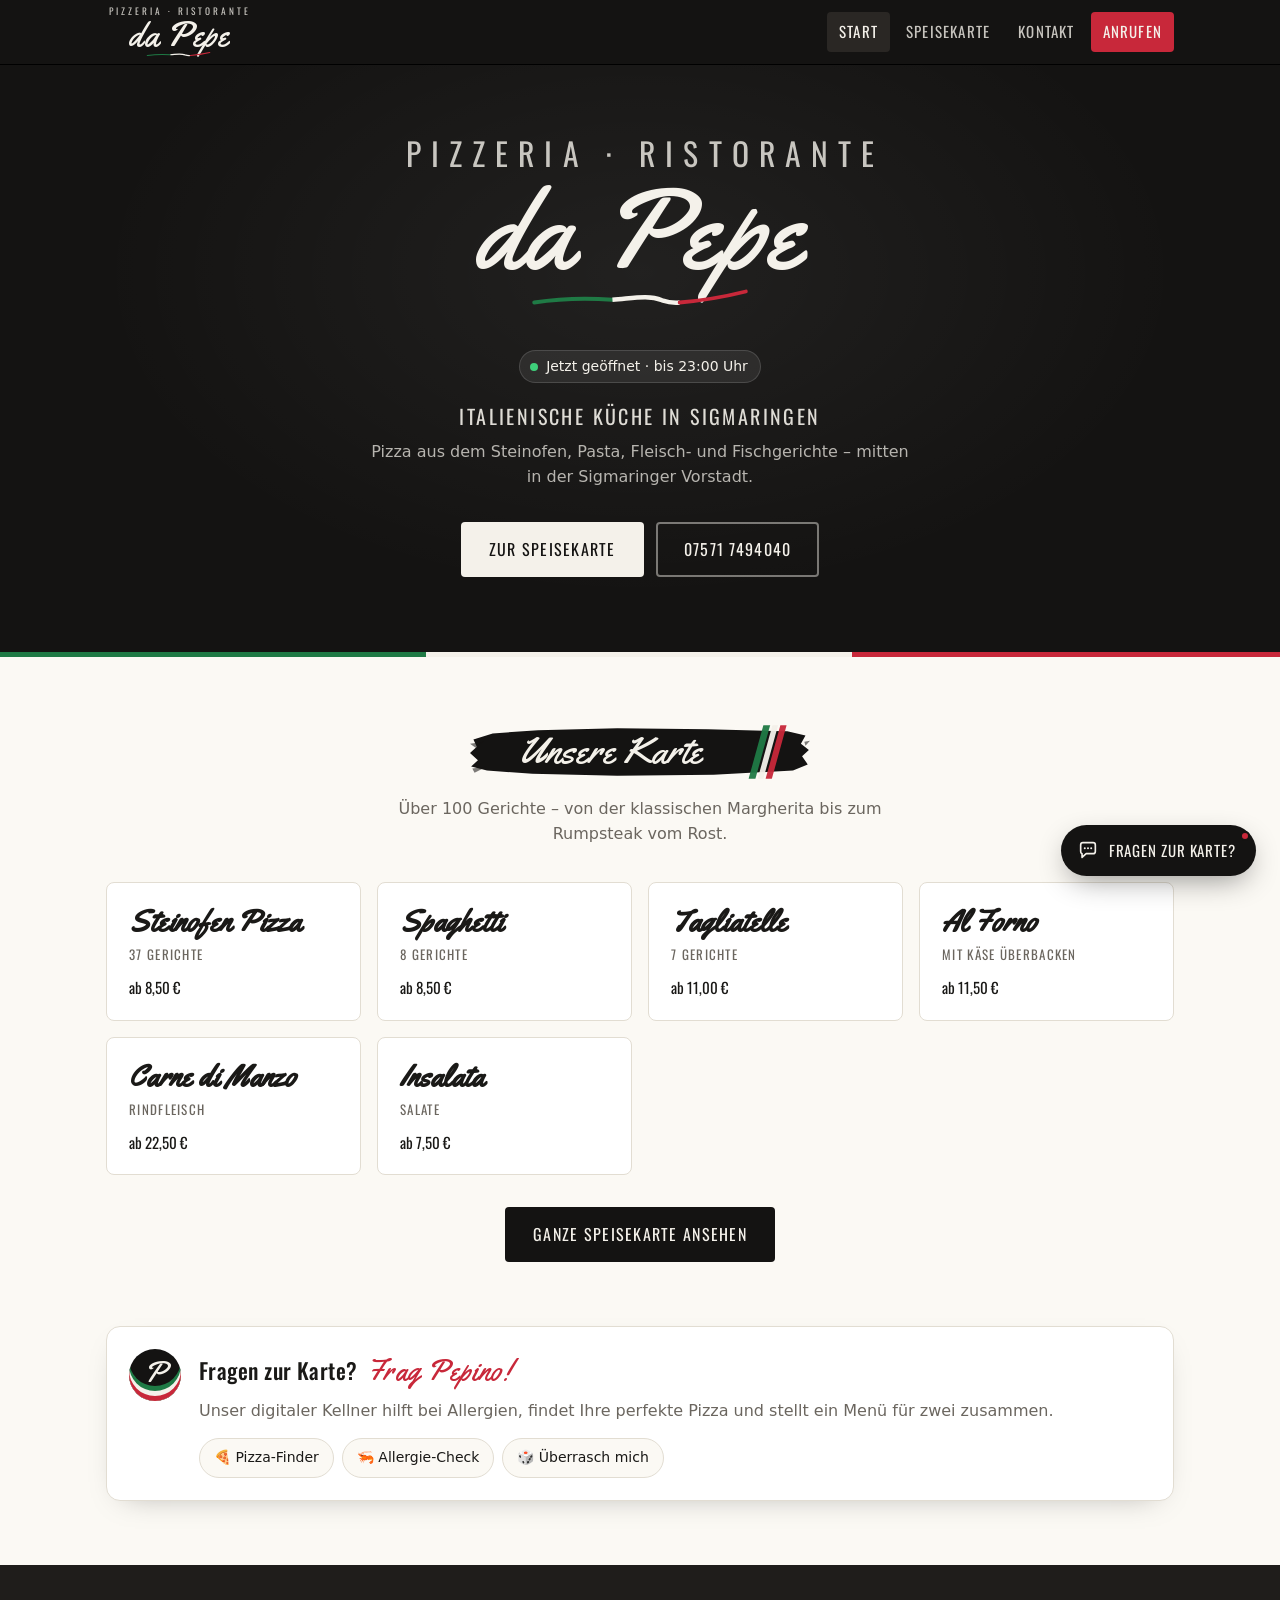
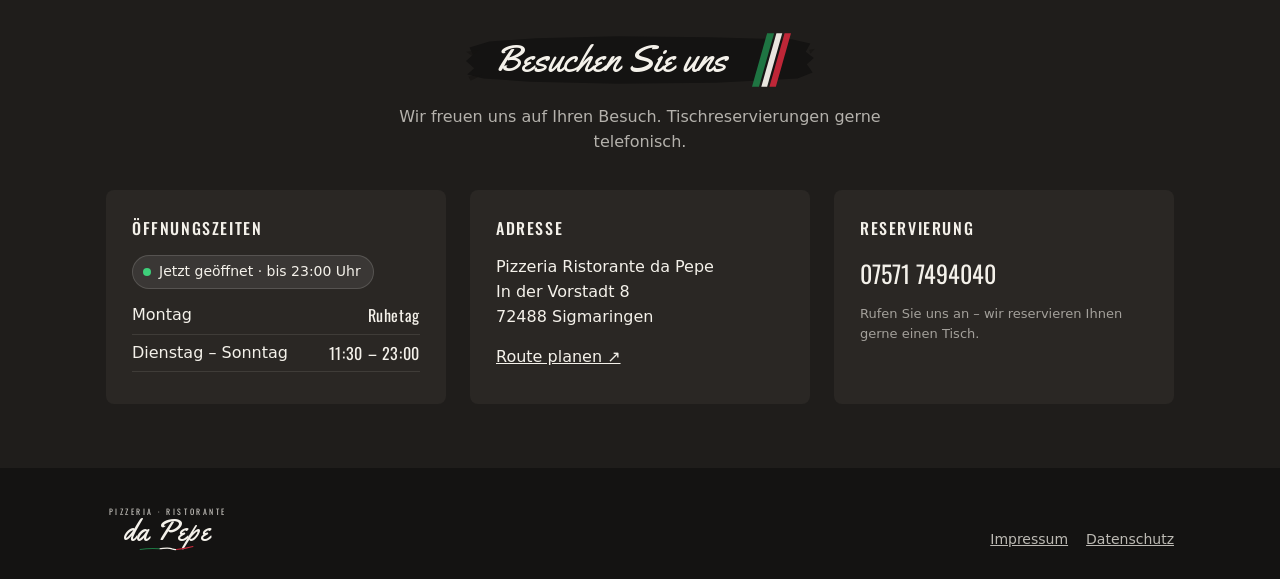
==== index.html @ 364fe495 "Website und Speisekarte da Pepe (Demo) inkl. Chatbot Pepino Co-Authored-By: Claude Opus 5 <noreply@a" ====
<!DOCTYPE html>
<html lang="de">
<head>
  <meta charset="utf-8">
  <meta name="viewport" content="width=device-width, initial-scale=1, viewport-fit=cover">
  <title>da Pepe – Pizzeria Ristorante in Sigmaringen</title>
  <meta name="description" content="Pizzeria Ristorante da Pepe in Sigmaringen: Steinofen-Pizza, Pasta, Fleisch- und Fischgerichte. Speisekarte, Öffnungszeiten und Kontakt.">
  <meta name="theme-color" content="#141312">
  <!-- DEMO: vor dem echten Start entfernen -->
  <meta name="robots" content="noindex, nofollow">
  <link rel="icon" href="data:image/svg+xml,<svg xmlns='http://www.w3.org/2000/svg' viewBox='0 0 100 100'><rect width='100' height='100' rx='20' fill='%23141312'/><text x='50' y='70' font-size='62' text-anchor='middle' fill='%23f4f1ea' font-family='cursive'>P</text><rect x='18' y='80' width='21' height='6' fill='%231f7a45'/><rect x='39' y='80' width='22' height='6' fill='%23f4f1ea'/><rect x='61' y='80' width='21' height='6' fill='%23c8283a'/></svg>">
  <link rel="preload" href="assets/fonts/yellowtail-latin.woff2" as="font" type="font/woff2" crossorigin>
  <link rel="stylesheet" href="assets/styles.css">
  <script type="application/ld+json">
  {
    "@context": "https://schema.org",
    "@type": "Restaurant",
    "name": "Pizzeria Ristorante da Pepe",
    "servesCuisine": "Italienisch",
    "telephone": "+4975717494040",
    "address": {
      "@type": "PostalAddress",
      "streetAddress": "In der Vorstadt 8",
      "postalCode": "72488",
      "addressLocality": "Sigmaringen",
      "addressCountry": "DE"
    },
    "hasMenu": "speisekarte.html"
  }
  </script>
</head>
<body>

<header class="site-header">
  <div class="wrap">
    <a class="logo" href="index.html" aria-label="da Pepe – Startseite">
      <span class="logo__over">Pizzeria · Ristorante</span>
      <span class="logo__name">da Pepe</span>
      <span class="logo__swoosh" aria-hidden="true"></span>
    </a>
    <nav class="nav" aria-label="Hauptnavigation">
      <a href="index.html" aria-current="page">Start</a>
      <a href="speisekarte.html">Speisekarte</a>
      <a href="#kontakt">Kontakt</a>
      <a class="nav__tel" href="tel:+4975717494040">Anrufen</a>
    </nav>
  </div>
</header>

<main>
  <section class="hero">
    <div class="wrap">
      <span class="logo" role="img" aria-label="Pizzeria Ristorante da Pepe">
        <span class="logo__over">Pizzeria · Ristorante</span>
        <span class="logo__name">da Pepe</span>
        <span class="logo__swoosh" aria-hidden="true"></span>
      </span>
      <p><span data-status class="status"></span></p>
      <p class="hero__claim">Italienische Küche in Sigmaringen</p>
      <p class="hero__sub">Pizza aus dem Steinofen, Pasta, Fleisch- und Fischgerichte – mitten in der Sigmaringer Vorstadt.</p>
      <div class="btn-row">
        <a class="btn btn--primary" href="speisekarte.html">Zur Speisekarte</a>
        <a class="btn btn--ghost" href="tel:+4975717494040">07571 7494040</a>
      </div>
    </div>
  </section>

  <section class="section">
    <div class="wrap">
      <div class="section__head">
        <h2 class="brush">Unsere Karte</h2>
        <p>Über 100 Gerichte – von der klassischen Margherita bis zum Rumpsteak vom Rost.</p>
      </div>
      <div class="cards" id="kategorie-karten"><!-- per JS aus speisekarte.js --></div>
      <div class="btn-row" style="margin-top:32px">
        <a class="btn btn--dark" href="speisekarte.html">Ganze Speisekarte ansehen</a>
      </div>
    </div>
  </section>

  <section class="section pepino-teaser">
    <div class="wrap">
      <div class="pepino-card">
        <div class="pepino-card__avatar" aria-hidden="true">P</div>
        <div>
          <h2>Fragen zur Karte? <span>Frag Pepino!</span></h2>
          <p>Unser digitaler Kellner hilft bei Allergien, findet Ihre perfekte Pizza und stellt ein Menü für zwei zusammen.</p>
          <div class="pepino-card__chips">
            <button type="button" data-chat-aktion="finder">🍕 Pizza-Finder</button>
            <button type="button" data-chat-aktion="krebs">🦐 Allergie-Check</button>
            <button type="button" data-chat-aktion="surprise">🎲 Überrasch mich</button>
          </div>
        </div>
      </div>
    </div>
  </section>

  <section class="section section--dark" id="kontakt">
    <div class="wrap">
      <div class="section__head">
        <h2 class="brush">Besuchen Sie uns</h2>
        <p>Wir freuen uns auf Ihren Besuch. Tischreservierungen gerne telefonisch.</p>
      </div>
      <div class="info-grid">
        <div class="info-box">
          <h3>Öffnungszeiten</h3>
          <p><span data-status class="status"></span></p>
          <table class="hours" data-oeffnungszeiten></table>
          <!-- TODO: Öffnungszeiten vom Restaurant bestätigen lassen -->
        </div>
        <div class="info-box">
          <h3>Adresse</h3>
          <p>Pizzeria Ristorante da Pepe<br>In der Vorstadt 8<br>72488 Sigmaringen</p>
          <p style="margin-top:16px"><a href="https://www.google.com/maps/search/?api=1&query=Pizzeria+Ristorante+da+Pepe+In+der+Vorstadt+8+Sigmaringen" target="_blank" rel="noopener">Route planen ↗</a></p>
        </div>
        <div class="info-box">
          <h3>Reservierung</h3>
          <p><a href="tel:+4975717494040" style="font-family:var(--kopf);font-size:24px;text-decoration:none">07571 7494040</a></p>
          <p class="note">Rufen Sie uns an – wir reservieren Ihnen gerne einen Tisch.</p>
          <!-- TODO: klären, ob Abholung/Lieferung angeboten wird -->

        </div>
      </div>
    </div>
  </section>
</main>

<footer class="site-footer">
  <div class="wrap">
    <span class="logo">
      <span class="logo__over">Pizzeria · Ristorante</span>
      <span class="logo__name">da Pepe</span>
      <span class="logo__swoosh" aria-hidden="true"></span>
    </span>
    <nav aria-label="Rechtliches">
      <a href="impressum.html">Impressum</a>
      <a href="datenschutz.html">Datenschutz</a>
    </nav>
  </div>
</footer>

<script src="assets/speisekarte.js"></script>
<script src="assets/app.js" defer></script>
<script>
  (function () {
    var data = window.SPEISEKARTE;
    var euro = function (n) { return n.toFixed(2).replace(".", ",") + " €"; };

    // Kategorie-Karten mit "ab"-Preis
    var hervorheben = ["pizza", "spaghetti", "tagliatelle", "alforno", "rind", "salate"];
    document.getElementById("kategorie-karten").innerHTML = hervorheben.map(function (id) {
      var k = data.kategorien.find(function (c) { return c.id === id; });
      var preise = k.gerichte.map(function (g) { return g.preis; }).filter(function (p) { return p != null; });
      return '<a class="card" href="speisekarte.html#' + k.id + '">' +
        '<h3 class="card__title">' + k.titel + '</h3>' +
        '<div class="card__meta">' + (k.untertitel && k.untertitel.length < 30 ? k.untertitel : k.gerichte.length + " Gerichte") + '</div>' +
        '<div class="card__price">ab ' + euro(Math.min.apply(null, preise)) + '</div></a>';
    }).join("");
  })();
</script>
</body>
</html>
---- assets/styles.css ----
/* ============ Schriften (lokal gehostet – DSGVO-konform, kein Google-Abruf) ============ */
@font-face {
  font-family: "Yellowtail";
  src: url("fonts/yellowtail-latin.woff2") format("woff2");
  font-display: swap;
}
@font-face {
  font-family: "Oswald";
  src: url("fonts/oswald-latin.woff2") format("woff2");
  font-weight: 200 700;
  font-display: swap;
}

/* ============ Farben (aus Logo & Tafel abgeleitet) ============ */
:root {
  --schwarz: #141312;
  --kohle: #1f1d1b;
  --kohle-2: #2a2724;
  --creme: #f4f1ea;
  --papier: #fbf9f4;
  --tinte: #1a1917;
  --grau: #6b665f;
  --linie: #e2ddd2;
  --gruen: #1f7a45;
  --rot: #c8283a;
  --script: "Yellowtail", "Brush Script MT", cursive;
  --kopf: "Oswald", "Arial Narrow", sans-serif;
  --text: system-ui, -apple-system, "Segoe UI", Roboto, "Helvetica Neue", Arial, sans-serif;
  --max: 1100px;
}

*, *::before, *::after { box-sizing: border-box; }
[hidden] { display: none !important; }
html { scroll-behavior: smooth; -webkit-text-size-adjust: 100%; }
body {
  margin: 0;
  font-family: var(--text);
  color: var(--tinte);
  background: var(--papier);
  line-height: 1.55;
}
img, svg { max-width: 100%; display: block; }
a { color: inherit; }
.wrap { max-width: var(--max); margin: 0 auto; padding: 0 16px; }

/* ============ Logo ============ */
.logo { display: inline-flex; flex-direction: column; align-items: center; text-decoration: none; color: var(--creme); line-height: 1; }
.logo__over { font-family: var(--kopf); font-size: .72em; letter-spacing: .32em; text-transform: uppercase; opacity: .8; margin-bottom: .15em; padding-left: .32em; }
.logo__name { font-family: var(--script); font-size: 2.6em; font-weight: 400; letter-spacing: .01em; }
.logo__swoosh { width: 100%; height: .5em; margin-top: -.05em; background: url("swoosh.svg") center / 100% 100% no-repeat; }

/* ============ Header ============ */
.site-header {
  position: sticky; top: 0; z-index: 50;
  background: var(--schwarz);
  color: var(--creme);
  border-bottom: 1px solid #000;
}
.site-header .wrap { display: flex; align-items: center; justify-content: space-between; gap: 16px; height: 64px; }
.site-header .logo { font-size: 13px; }
.nav { display: flex; gap: 4px; }
.nav a {
  font-family: var(--kopf); font-size: 15px; letter-spacing: .08em; text-transform: uppercase;
  text-decoration: none; padding: 8px 12px; border-radius: 4px; color: var(--creme); opacity: .8;
}
.nav a:hover, .nav a[aria-current="page"] { opacity: 1; background: var(--kohle-2); }
.nav .nav__tel { background: var(--rot); opacity: 1; }
.nav .nav__tel:hover { background: #a91f2f; }
@media (max-width: 560px) {
  .nav a:not(.nav__tel):not([aria-current]) { display: none; }
  .nav a { padding: 8px 10px; font-size: 14px; }
}

/* ============ Hero (Startseite) ============ */
.hero {
  background:
    radial-gradient(ellipse at 50% 35%, rgba(255,255,255,.06), transparent 60%),
    var(--schwarz);
  color: var(--creme);
  text-align: center;
  padding: 72px 0 80px;
  position: relative;
  overflow: hidden;
}
.hero::after { /* feiner Trikolore-Streifen unten */
  content: ""; position: absolute; left: 0; right: 0; bottom: 0; height: 5px;
  background: linear-gradient(90deg, var(--gruen) 0 33.3%, var(--creme) 33.3% 66.6%, var(--rot) 66.6%);
}
.hero .logo { font-size: clamp(26px, 7vw, 44px); }
.hero__claim { font-family: var(--kopf); font-weight: 400; font-size: clamp(16px, 2.6vw, 20px); letter-spacing: .12em; text-transform: uppercase; margin: 28px 0 8px; opacity: .9; }
.hero__sub { max-width: 540px; margin: 0 auto 32px; opacity: .72; }
.btn-row { display: flex; gap: 12px; justify-content: center; flex-wrap: wrap; }
.btn {
  display: inline-flex; align-items: center; gap: 8px;
  font-family: var(--kopf); font-size: 16px; letter-spacing: .08em; text-transform: uppercase;
  text-decoration: none; padding: 13px 26px; border-radius: 4px; border: 2px solid transparent;
  transition: background .15s, color .15s;
}
.btn--primary { background: var(--creme); color: var(--schwarz); }
.btn--primary:hover { background: #fff; }
.btn--ghost { border-color: rgba(244,241,234,.45); color: var(--creme); }
.btn--ghost:hover { border-color: var(--creme); }
.btn--dark { background: var(--schwarz); color: var(--creme); }
.btn--dark:hover { background: var(--kohle-2); }

/* ============ Pinsel-Überschrift (wie auf der Tafel) ============ */
.brush {
  display: inline-block;
  position: relative;
  font-family: var(--script); font-weight: 400;
  color: var(--creme);
  font-size: clamp(28px, 5vw, 38px);
  line-height: 1;
  padding: 10px 88px 14px 28px;
  margin: 0;
  background: url("brush.svg") center / 100% 100% no-repeat;
  min-width: min(100%, 340px);
}

/* ============ Sektionen Startseite ============ */
.section { padding-top: 64px; padding-bottom: 64px; }
.section--dark { background: var(--kohle); color: var(--creme); }
.section__head { text-align: center; margin-bottom: 36px; }
.section__head p { color: var(--grau); max-width: 560px; margin: 14px auto 0; }
.section--dark .section__head p { color: rgba(244,241,234,.7); }

.cards { display: grid; gap: 16px; grid-template-columns: repeat(auto-fit, minmax(220px, 1fr)); }
.card {
  display: block; text-decoration: none;
  background: #fff; border: 1px solid var(--linie); border-radius: 8px; padding: 22px 22px 20px;
  transition: transform .15s, box-shadow .15s;
}
.card:hover { transform: translateY(-2px); box-shadow: 0 8px 24px rgba(0,0,0,.08); }
.card__title { font-family: var(--script); font-size: 30px; line-height: 1.1; margin: 0 0 6px; }
.card__meta { font-family: var(--kopf); font-size: 13px; letter-spacing: .1em; text-transform: uppercase; color: var(--grau); }
.card__price { font-family: var(--kopf); font-size: 15px; margin-top: 12px; }
@media (max-width: 560px) {
  .cards { grid-template-columns: 1fr 1fr; gap: 10px; }
  .card { padding: 14px 14px 12px; }
  .card__title { font-size: 23px; }
  .card__meta { font-size: 11px; }
  .card__price { margin-top: 8px; font-size: 14px; }
  .section { padding-top: 48px; padding-bottom: 48px; }
  .hero { padding: 52px 0 60px; }
  .hero .btn-row { flex-direction: column; align-items: stretch; max-width: 300px; margin: 0 auto; }
  .hero .btn { justify-content: center; }
}

.info-grid { display: grid; gap: 24px; grid-template-columns: repeat(auto-fit, minmax(260px, 1fr)); }
.info-box { background: var(--kohle-2); border-radius: 8px; padding: 26px; }
.info-box h3 { font-family: var(--kopf); font-weight: 500; letter-spacing: .1em; text-transform: uppercase; font-size: 16px; margin: 0 0 14px; }
.info-box p { margin: 0 0 8px; }
.info-box a { color: var(--creme); }
.hours { width: 100%; border-collapse: collapse; }
.hours td { padding: 6px 0; border-bottom: 1px solid rgba(244,241,234,.1); }
.hours td:last-child { text-align: right; font-family: var(--kopf); letter-spacing: .04em; }
.note { font-size: 13px; opacity: .6; margin-top: 12px !important; }

/* ============ Speisekarte ============ */
.menu-hero { background: var(--schwarz); color: var(--creme); text-align: center; padding: 40px 0 36px; }
.menu-hero h1 { font-family: var(--script); font-weight: 400; font-size: clamp(40px, 9vw, 64px); margin: 0; line-height: 1; }
.menu-hero p { margin: 10px 0 0; opacity: .7; font-family: var(--kopf); letter-spacing: .12em; text-transform: uppercase; font-size: 14px; }

.toolbar {
  position: sticky; top: 64px; z-index: 40;
  background: var(--papier);
  border-bottom: 1px solid var(--linie);
  box-shadow: 0 4px 12px -8px rgba(0,0,0,.15);
}
.cat-nav { position: relative; display: flex; gap: 6px; overflow-x: auto; padding: 10px 16px; scrollbar-width: none; max-width: var(--max); margin: 0 auto; }
.cat-nav::-webkit-scrollbar { display: none; }
.cat-nav a {
  flex: none; font-family: var(--kopf); font-size: 14px; letter-spacing: .06em; text-transform: uppercase;
  text-decoration: none; padding: 6px 12px; border-radius: 999px; border: 1px solid var(--linie); background: #fff; white-space: nowrap;
}
.cat-nav a.is-active { background: var(--schwarz); color: var(--creme); border-color: var(--schwarz); }

/* Suche & Filter scrollen mit weg – nur die Kategorien bleiben oben stehen */
.filter-bar { border-bottom: 1px solid var(--linie); }
.filters { display: flex; gap: 8px; flex-wrap: wrap; align-items: center; padding: 14px 16px; max-width: var(--max); margin: 0 auto; }
@media (max-width: 560px) {
  .filters .search { flex-basis: 100%; }
  .filters .chip { flex: 1 1 0; justify-content: center; padding: 8px 6px; }
}
.search {
  flex: 1 1 220px; min-width: 0;
  font: inherit; font-size: 16px; padding: 9px 14px; border: 1px solid var(--linie); border-radius: 6px; background: #fff;
}
.search:focus { outline: 2px solid var(--schwarz); outline-offset: 1px; }
.chip {
  font: inherit; font-size: 14px; cursor: pointer;
  padding: 8px 12px; border-radius: 6px; border: 1px solid var(--linie); background: #fff; color: var(--tinte);
  display: inline-flex; align-items: center; gap: 6px;
}
.chip[aria-pressed="true"] { background: var(--schwarz); color: var(--creme); border-color: var(--schwarz); }

.menu { padding-top: 36px; padding-bottom: 72px; }
.menu-cat { margin-bottom: 44px; scroll-margin-top: 124px; }
.menu-cat__sub { font-family: var(--kopf); font-size: 13px; letter-spacing: .12em; text-transform: uppercase; color: var(--grau); margin: 10px 0 0 4px; }
.dishes { list-style: none; margin: 14px 0 0; padding: 0; display: grid; grid-template-columns: 1fr; column-gap: 48px; }
@media (min-width: 860px) { .dishes { grid-template-columns: 1fr 1fr; } }
.dish { display: grid; align-content: start; grid-template-columns: 40px minmax(0, 1fr) auto; gap: 2px 12px; padding: 14px 4px; border-bottom: 1px dashed var(--linie); }
.dish__nr { font-family: var(--kopf); font-size: 14px; color: var(--grau); padding-top: 3px; }
.dish__name { font-family: var(--kopf); font-weight: 600; font-size: 18px; letter-spacing: .02em; margin: 0; line-height: 1.3; }
.dish__price { font-family: var(--kopf); font-weight: 500; font-size: 18px; white-space: nowrap; }
.dish__price--na { color: var(--grau); font-weight: 400; font-size: 14px; }
.dish__desc { grid-column: 2 / 4; margin: 0; color: var(--grau); font-size: 15px; }
.dish__tags { grid-column: 2 / 4; display: flex; gap: 6px; margin-top: 4px; }
.tag { font-size: 12px; padding: 1px 8px; border-radius: 999px; border: 1px solid; line-height: 1.6; }
.tag--veg { color: var(--gruen); border-color: rgba(31,122,69,.35); background: rgba(31,122,69,.06); }
.tag--fisch { color: #1d5d8a; border-color: rgba(29,93,138,.3); background: rgba(29,93,138,.06); }
.tag--scharf { color: var(--rot); border-color: rgba(200,40,58,.3); background: rgba(200,40,58,.06); }

/* Handy: Gerichte kompakter */
@media (max-width: 560px) {
  .menu { padding-top: 24px; }
  .menu-cat { margin-bottom: 32px; }
  .dish { grid-template-columns: 28px minmax(0, 1fr) auto; column-gap: 8px; padding: 10px 0; }
  .dish__name, .dish__price { font-size: 17px; }
  .dish__desc { font-size: 14px; line-height: 1.4; }
  .dish__tags { margin-top: 3px; }
  .tag { font-size: 11px; padding: 0 7px; }
}

.empty { text-align: center; color: var(--grau); padding: 48px 0; }
.legal-hint { font-size: 13px; color: var(--grau); border-top: 1px solid var(--linie); padding-top: 20px; }

/* Prüfmodus: speisekarte.html?pruefen */
.pruefmodus .dish.is-pruefen { background: #fff6d6; outline: 1px dashed #d4a300; }
.pruef-banner { background: #fff6d6; border-bottom: 1px solid #e6c65c; padding: 10px 16px; font-size: 14px; text-align: center; }

/* ============ Footer ============ */
.site-footer { background: var(--schwarz); color: rgba(244,241,234,.75); padding: 40px 0 28px; font-size: 14px; }
.site-footer .wrap { display: flex; flex-wrap: wrap; gap: 24px; justify-content: space-between; align-items: flex-end; }
.site-footer .logo { font-size: 11px; }
.site-footer nav { display: flex; gap: 18px; }
.site-footer a { color: rgba(244,241,234,.75); }

@media (prefers-reduced-motion: reduce) {
  html { scroll-behavior: auto; }
  .card { transition: none; }
}

/* =====================================================================
   HANDY-OPTIMIERUNG, LEISTE UNTEN & PEPINO-CHAT
   ===================================================================== */
html { -webkit-tap-highlight-color: transparent; }
button { font: inherit; color: inherit; }
.dish { scroll-margin-top: 130px; }

/* Öffnungsstatus */
.status { display: inline-flex; align-items: center; gap: 8px; font-size: 14px; padding: 5px 12px 5px 10px; border-radius: 999px; background: rgba(255,255,255,.08); border: 1px solid rgba(255,255,255,.14); }
.status__dot { width: 8px; height: 8px; border-radius: 50%; background: #9a948a; }
.status--offen .status__dot { background: #3ecf7a; box-shadow: 0 0 0 0 rgba(62,207,122,.6); animation: puls 2s infinite; }
.status--zu .status__dot { background: #e0566a; }
@keyframes puls { 70% { box-shadow: 0 0 0 7px rgba(62,207,122,0); } 100% { box-shadow: 0 0 0 0 rgba(62,207,122,0); } }
.hero .status { margin-top: 26px; }
.hero .hero__claim { margin-top: 18px; }

/* Gericht: Fragen-Button + Treffer-Markierung */
.dish__tags { align-items: center; flex-wrap: wrap; }
.dish__desc { grid-column: 2 / 3; }
.dish__ask {
  grid-column: 3; grid-row: 2; justify-self: end; align-self: start;
  width: 34px; height: 24px; margin-right: -6px;
  border: 0; border-radius: 8px; background: none; cursor: pointer; font-size: 16px; opacity: .55;
}
.dish__ask:hover, .dish__ask:active { opacity: 1; background: rgba(0,0,0,.05); }
.dish.is-hit { animation: treffer 2.4s ease-out; border-radius: 6px; }
@keyframes treffer { 0%, 30% { background: #fdeccc; } 100% { background: transparent; } }

/* Pepino-Karte auf der Startseite */
.pepino-teaser { padding-top: 0; }
.pepino-card { display: flex; gap: 18px; align-items: flex-start; background: #fff; border: 1px solid var(--linie); border-radius: 14px; padding: 22px; box-shadow: 0 10px 30px -18px rgba(0,0,0,.35); }
.pepino-card h2 { font-family: var(--kopf); font-weight: 500; font-size: 22px; letter-spacing: .02em; margin: 0 0 6px; }
.pepino-card h2 span { font-family: var(--script); font-weight: 400; font-size: 1.3em; color: var(--rot); margin-left: 4px; }
.pepino-card p { margin: 0 0 14px; color: var(--grau); }
.pepino-card__chips { display: flex; flex-wrap: wrap; gap: 8px; }
.pepino-card__chips button { border: 1px solid var(--linie); background: var(--papier); border-radius: 999px; padding: 8px 14px; font-size: 14px; cursor: pointer; }
.pepino-card__chips button:hover { border-color: var(--tinte); }
.pepino-card__avatar, .chat__avatar {
  flex: none; width: 52px; height: 52px; border-radius: 50%;
  display: grid; place-items: center;
  font-family: var(--script); font-size: 30px; color: var(--creme); background: var(--schwarz);
  box-shadow: inset 0 -5px 0 0 var(--rot), inset 0 -10px 0 0 var(--creme), inset 0 -15px 0 0 var(--gruen);
  padding-bottom: 6px;
}

/* ---------- Handy: Leiste unten ---------- */
.tabbar { display: none; }
@media (max-width: 760px) {
  .site-header .wrap { height: 56px; }
  .site-header .nav { display: none; }
  .site-header .logo { font-size: 12px; }
  .toolbar { top: 56px; }
  .menu-cat { scroll-margin-top: 112px; }
  .dish { scroll-margin-top: 116px; }

  body { padding-bottom: calc(64px + env(safe-area-inset-bottom)); }
  .tabbar {
    display: grid; grid-template-columns: repeat(4, 1fr);
    position: fixed; left: 0; right: 0; bottom: 0; z-index: 60;
    background: rgba(20,19,18,.97); backdrop-filter: blur(8px); -webkit-backdrop-filter: blur(8px);
    border-top: 1px solid rgba(255,255,255,.08);
    padding-bottom: env(safe-area-inset-bottom);
  }
  .tabbar__item {
    display: flex; flex-direction: column; align-items: center; justify-content: center; gap: 3px;
    height: 62px; border: 0; background: none; cursor: pointer;
    color: rgba(244,241,234,.72); text-decoration: none;
    font-family: var(--kopf); font-size: 11px; letter-spacing: .08em; text-transform: uppercase;
  }
  .tabbar__item svg { width: 24px; height: 24px; }
  .tabbar__item.is-active { color: var(--creme); }
  .tabbar__item--chat { color: var(--creme); }
  .tabbar__item--chat svg { background: var(--rot); border-radius: 10px; padding: 4px; width: 32px; height: 28px; }
  .tabbar__item:active { background: rgba(255,255,255,.06); }

  .site-footer { padding-bottom: 24px; }
  .site-footer .wrap { flex-direction: column; align-items: center; text-align: center; }
  .pepino-card { flex-direction: column; padding: 20px 18px; }
  .pepino-card h2 span { display: block; margin: 2px 0 0; }
  .pepino-card__chips button { flex: 1 1 auto; }
}

/* Desktop: schwebender Chat-Button */
.chat-fab {
  position: fixed; right: 24px; bottom: 24px; z-index: 60;
  display: inline-flex; align-items: center; gap: 10px;
  padding: 14px 20px 14px 16px; border: 0; border-radius: 999px; cursor: pointer;
  background: var(--schwarz); color: var(--creme);
  font-family: var(--kopf); font-size: 15px; letter-spacing: .06em; text-transform: uppercase;
  box-shadow: 0 10px 30px -8px rgba(0,0,0,.45);
  transition: transform .15s;
}
.chat-fab:hover { transform: translateY(-2px); }
.chat-fab svg { width: 22px; height: 22px; color: var(--creme); }
.chat-fab::after { content: ""; position: absolute; right: 6px; top: 6px; width: 10px; height: 10px; border-radius: 50%; background: var(--rot); border: 2px solid var(--schwarz); }
@media (max-width: 760px) { .chat-fab { display: none; } }
.chat-offen .chat-fab { display: none; }

/* Teaser-Sprechblase über "Fragen" (nur Handy) */
.chat-teaser { display: none; }
@media (max-width: 760px) {
  .chat-teaser:not([hidden]) {
    display: flex; align-items: center; gap: 4px;
    position: fixed; right: 10px; bottom: calc(72px + env(safe-area-inset-bottom)); z-index: 61;
    background: #fff; color: var(--tinte); border-radius: 14px; padding: 4px 4px 4px 14px;
    box-shadow: 0 10px 30px -8px rgba(0,0,0,.4); font-size: 14px;
    animation: rein .35s ease-out;
  }
  .chat-teaser::after { content: ""; position: absolute; right: 36px; bottom: -6px; width: 12px; height: 12px; background: #fff; transform: rotate(45deg); }
  .chat-teaser button { border: 0; background: none; cursor: pointer; padding: 8px 4px; text-align: left; }
  .chat-teaser strong { color: var(--rot); }
  .chat-teaser__x { font-size: 20px; line-height: 1; color: var(--grau); padding: 6px 10px !important; }
}
@keyframes rein { from { opacity: 0; transform: translateY(8px); } }

/* ---------- Chat-Fenster ---------- */
.chat {
  position: fixed; z-index: 100;
  right: 24px; bottom: 24px; width: 400px; height: min(680px, calc(100vh - 48px));
  display: flex; flex-direction: column;
  background: var(--papier); border-radius: 18px; overflow: hidden;
  box-shadow: 0 24px 60px -12px rgba(0,0,0,.45);
  animation: chatRein .25s ease-out;
}
.chat[hidden] { display: none; }
@keyframes chatRein { from { opacity: 0; transform: translateY(16px) scale(.98); } }
@keyframes chatHoch { from { transform: translateY(100%); } }
@media (max-width: 760px) {
  .chat { inset: 0; width: auto; height: 100%; height: 100dvh; border-radius: 0; animation: chatHoch .28s ease-out; }
  .chat-offen, .chat-offen body { overflow: hidden; }
  .chat-offen .tabbar, .chat-offen .chat-teaser { display: none !important; }
}
.chat__head {
  display: flex; align-items: center; gap: 12px;
  padding: 12px 12px 12px 16px; padding-top: calc(12px + env(safe-area-inset-top));
  background: var(--schwarz); color: var(--creme);
}
.chat__avatar { width: 42px; height: 42px; font-size: 24px; padding-bottom: 5px; box-shadow: inset 0 -4px 0 0 var(--rot), inset 0 -8px 0 0 var(--creme), inset 0 -12px 0 0 var(--gruen); background: var(--kohle-2); }
.chat__who { display: flex; flex-direction: column; line-height: 1.2; flex: 1; }
.chat__who strong { font-family: var(--script); font-weight: 400; font-size: 26px; }
.chat__who span { font-size: 12px; color: rgba(244,241,234,.7); }
.chat__who em { font-style: normal; background: var(--rot); color: #fff; border-radius: 4px; padding: 0 5px; font-size: 10px; letter-spacing: .08em; text-transform: uppercase; }
.chat__close { border: 0; background: rgba(255,255,255,.08); color: var(--creme); width: 40px; height: 40px; border-radius: 50%; cursor: pointer; display: grid; place-items: center; }
.chat__close svg { width: 20px; height: 20px; }

.chat__log { flex: 1; overflow-y: auto; padding: 16px 12px 8px; display: flex; flex-direction: column; gap: 10px; overscroll-behavior: contain; -webkit-overflow-scrolling: touch; }
.msg { display: flex; animation: rein .25s ease-out; }
.msg--du { justify-content: flex-end; }
.bubble { max-width: 88%; padding: 10px 14px; border-radius: 18px; font-size: 15px; line-height: 1.45; }
.bubble p { margin: 0 0 8px; }
.bubble p:last-child { margin-bottom: 0; }
.msg--bot .bubble { background: #fff; border: 1px solid var(--linie); border-bottom-left-radius: 6px; }
.msg--du .bubble { background: var(--schwarz); color: var(--creme); border-bottom-right-radius: 6px; }
.bubble .klein { font-size: 13px; color: var(--grau); }
.bubble a { color: var(--rot); }
.bubble .link { font-weight: 600; text-decoration: none; }
.bubble--typing { display: flex; gap: 4px; padding: 14px 16px; }
.bubble--typing i { width: 7px; height: 7px; border-radius: 50%; background: #b8b1a5; animation: tippen 1s infinite; }
.bubble--typing i:nth-child(2) { animation-delay: .15s; }
.bubble--typing i:nth-child(3) { animation-delay: .3s; }
@keyframes tippen { 0%, 60%, 100% { transform: translateY(0); opacity: .5; } 30% { transform: translateY(-4px); opacity: 1; } }

/* Gericht-Karten im Chat */
.cds { display: flex; flex-direction: column; gap: 6px; margin: 8px 0; }
.cd { display: flex; flex-direction: column; gap: 2px; text-decoration: none; color: var(--tinte) !important; background: var(--papier); border: 1px solid var(--linie); border-left: 3px solid var(--schwarz); border-radius: 8px; padding: 8px 10px; transition: border-color .15s; }
.cd:hover, .cd:active { border-left-color: var(--rot); }
.cd__top { display: flex; justify-content: space-between; gap: 8px; }
.cd__n { font-family: var(--kopf); font-weight: 600; font-size: 15px; }
.cd__n small { font-weight: 400; color: var(--grau); font-size: 12px; margin-right: 2px; }
.cd__p { font-family: var(--kopf); font-size: 15px; white-space: nowrap; }
.cd__d { font-size: 13px; color: var(--grau); line-height: 1.35; }
.cd__x { font-size: 13px; margin-top: 4px; line-height: 1.4; }
.hinweis { font-size: 13px; background: #fff6e0; border: 1px solid #f0d99a; border-radius: 8px; padding: 8px 10px; margin-top: 8px !important; }
.warnliste { margin: 6px 0 10px; padding-left: 18px; font-size: 14px; }
.warnliste li { margin-bottom: 4px; }
.gang { font-family: var(--kopf); font-size: 12px; letter-spacing: .1em; text-transform: uppercase; color: var(--grau); margin: 10px 0 -2px !important; }
.summe { border-top: 1px dashed var(--linie); padding-top: 8px; margin-top: 4px !important; }
.summe span { font-size: 13px; color: var(--grau); }
.mini-hours { border-collapse: collapse; margin: 4px 0 8px; font-size: 14px; width: 100%; }
.mini-hours td { padding: 3px 0; }
.mini-hours td:last-child { text-align: right; }
.btn-chat { display: inline-block; background: var(--schwarz); color: var(--creme) !important; text-decoration: none; padding: 9px 16px; border-radius: 999px; font-weight: 600; }

/* Schnellantworten */
.replies { display: flex; flex-wrap: wrap; gap: 6px; padding: 2px 0 4px; animation: rein .3s ease-out; }
.replies button { border: 1px solid var(--schwarz); background: #fff; border-radius: 999px; padding: 8px 13px; font-size: 14px; cursor: pointer; text-align: left; line-height: 1.3; }
.replies button:hover, .replies button:active { background: var(--schwarz); color: var(--creme); }

/* Eingabe */
.chat__form { display: flex; gap: 8px; padding: 10px 12px 6px; background: var(--papier); border-top: 1px solid var(--linie); }
.chat__form input { flex: 1; min-width: 0; font: inherit; font-size: 16px; padding: 11px 16px; border-radius: 999px; border: 1px solid var(--linie); background: #fff; }
.chat__form input:focus { outline: 2px solid var(--schwarz); outline-offset: 0; }
.chat__form button { flex: none; width: 46px; height: 46px; border-radius: 50%; border: 0; background: var(--rot); color: #fff; cursor: pointer; display: grid; place-items: center; }
.chat__form button svg { width: 20px; height: 20px; }
.chat__legal { margin: 0; padding: 0 16px calc(8px + env(safe-area-inset-bottom)); font-size: 11px; color: var(--grau); text-align: center; background: var(--papier); }

@media (prefers-reduced-motion: reduce) {
  .chat, .msg, .replies, .chat-teaser, .dish.is-hit, .status__dot { animation: none !important; }
}
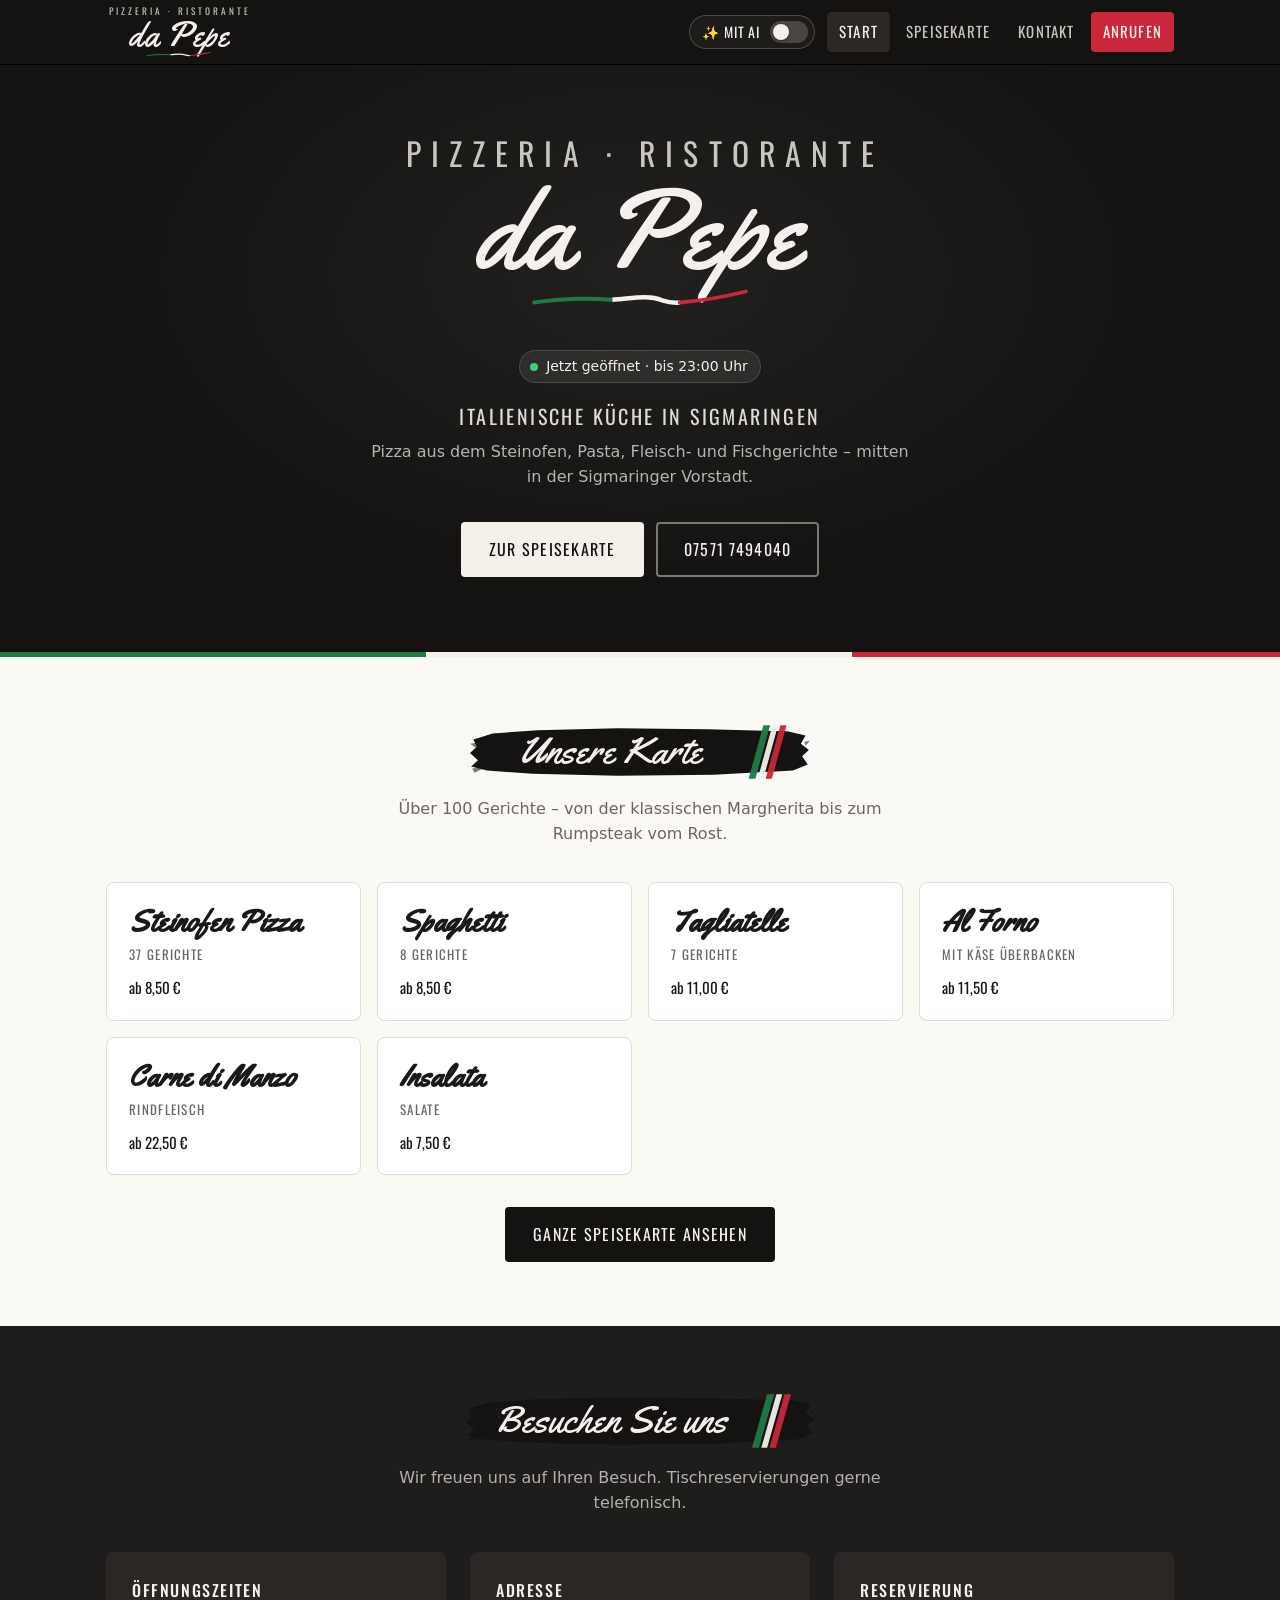
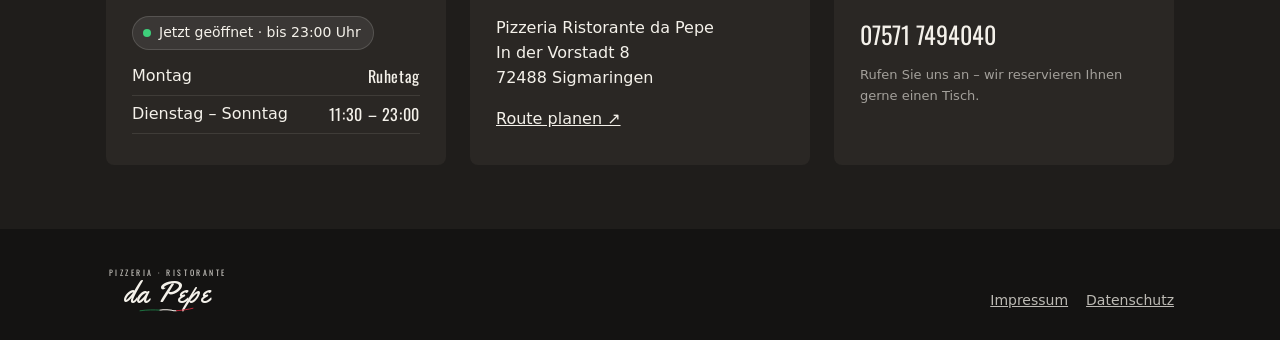
==== commit b91ec889: "Schalter "Mit AI": Standard-Website ohne AI, AI-Funktionen per Klick zuschaltbar Co-Authored-By: Cla" ====
--- a/index.html
+++ b/index.html
@@ -11,6 +11,7 @@
   <link rel="icon" href="data:image/svg+xml,<svg xmlns='http://www.w3.org/2000/svg' viewBox='0 0 100 100'><rect width='100' height='100' rx='20' fill='%23141312'/><text x='50' y='70' font-size='62' text-anchor='middle' fill='%23f4f1ea' font-family='cursive'>P</text><rect x='18' y='80' width='21' height='6' fill='%231f7a45'/><rect x='39' y='80' width='22' height='6' fill='%23f4f1ea'/><rect x='61' y='80' width='21' height='6' fill='%23c8283a'/></svg>">
   <link rel="preload" href="assets/fonts/yellowtail-latin.woff2" as="font" type="font/woff2" crossorigin>
   <link rel="stylesheet" href="assets/styles.css">
+  <script>try { if (localStorage.getItem("dapepe-ai") === "1") document.documentElement.classList.add("ai-an"); } catch (e) {}</script>
   <script type="application/ld+json">
   {
     "@context": "https://schema.org",
@@ -78,7 +79,7 @@
     </div>
   </section>
 
-  <section class="section pepino-teaser">
+  <section class="section pepino-teaser ai-only">
     <div class="wrap">
       <div class="pepino-card">
         <div class="pepino-card__avatar" aria-hidden="true">P</div>
--- a/assets/styles.css
+++ b/assets/styles.css
@@ -298,7 +298,7 @@
 
   body { padding-bottom: calc(64px + env(safe-area-inset-bottom)); }
   .tabbar {
-    display: grid; grid-template-columns: repeat(4, 1fr);
+    display: grid; grid-auto-flow: column; grid-auto-columns: 1fr;
     position: fixed; left: 0; right: 0; bottom: 0; z-index: 60;
     background: rgba(20,19,18,.97); backdrop-filter: blur(8px); -webkit-backdrop-filter: blur(8px);
     border-top: 1px solid rgba(255,255,255,.08);
@@ -437,6 +437,52 @@
 .chat__form button svg { width: 20px; height: 20px; }
 .chat__legal { margin: 0; padding: 0 16px calc(8px + env(safe-area-inset-bottom)); font-size: 11px; color: var(--grau); text-align: center; background: var(--papier); }
 
+/* =====================================================================
+   AI-SCHALTER: ohne "ai-an" ist es die normale Website
+   ===================================================================== */
+html:not(.ai-an) .ai-only { display: none !important; }
+
+.site-header .wrap { gap: 12px; }
+.ai-switch {
+  margin-left: auto;
+  display: inline-flex; align-items: center; gap: 10px;
+  border: 1px solid rgba(244,241,234,.22); background: rgba(255,255,255,.04);
+  color: var(--creme); border-radius: 999px; padding: 5px 6px 5px 12px; cursor: pointer;
+  font-family: var(--kopf); font-size: 14px; letter-spacing: .06em; text-transform: uppercase; white-space: nowrap;
+  transition: border-color .2s, background .2s, box-shadow .3s;
+}
+.ai-switch:hover { border-color: rgba(244,241,234,.5); }
+.ai-switch__track { position: relative; width: 38px; height: 22px; border-radius: 999px; background: #4a4640; transition: background .25s; }
+.ai-switch__knob { position: absolute; top: 3px; left: 3px; width: 16px; height: 16px; border-radius: 50%; background: var(--creme); transition: transform .25s cubic-bezier(.3,1.4,.6,1); box-shadow: 0 1px 3px rgba(0,0,0,.4); }
+.ai-an .ai-switch { border-color: rgba(200,40,58,.7); background: rgba(200,40,58,.12); box-shadow: 0 0 0 3px rgba(200,40,58,.15); }
+.ai-an .ai-switch__track { background: linear-gradient(90deg, var(--gruen), var(--rot)); }
+.ai-an .ai-switch__knob { transform: translateX(16px); }
+@media (max-width: 760px) {
+  .ai-switch { font-size: 12px; padding: 4px 5px 4px 10px; gap: 8px; }
+  .ai-switch__track { width: 34px; height: 20px; }
+  .ai-switch__knob { width: 14px; height: 14px; }
+  .ai-an .ai-switch__knob { transform: translateX(14px); }
+}
+
+/* kurze Einblendung beim Umschalten */
+.ai-toast {
+  position: fixed; left: 50%; top: 72px; z-index: 120; transform: translateX(-50%);
+  display: flex; flex-direction: column; align-items: center; text-align: center; gap: 2px;
+  background: var(--schwarz); color: var(--creme); border: 1px solid rgba(244,241,234,.15);
+  border-radius: 14px; padding: 10px 18px; box-shadow: 0 16px 40px -12px rgba(0,0,0,.5);
+  width: max-content; max-width: calc(100vw - 32px); animation: toastRein .3s ease-out;
+}
+.ai-toast[hidden] { display: none; }
+.ai-toast strong { font-family: var(--kopf); font-weight: 500; letter-spacing: .05em; font-size: 16px; }
+.ai-toast span { font-size: 13px; opacity: .75; }
+@keyframes toastRein { from { opacity: 0; transform: translate(-50%, -8px); } }
+@media (max-width: 760px) { .ai-toast { top: 64px; } }
+
+/* "Wow"-Moment beim Einschalten: AI-Elemente ploppen auf */
+.ai-wow .ai-only { animation: aiPop .6s cubic-bezier(.3,1.5,.6,1) both; }
+.ai-wow .dish__ask { animation-delay: .15s; }
+@keyframes aiPop { from { opacity: 0; transform: scale(.6); } }
+
 @media (prefers-reduced-motion: reduce) {
-  .chat, .msg, .replies, .chat-teaser, .dish.is-hit, .status__dot { animation: none !important; }
-}
+  .chat, .msg, .replies, .chat-teaser, .dish.is-hit, .status__dot, .ai-toast, .ai-wow .ai-only { animation: none !important; }
+}
